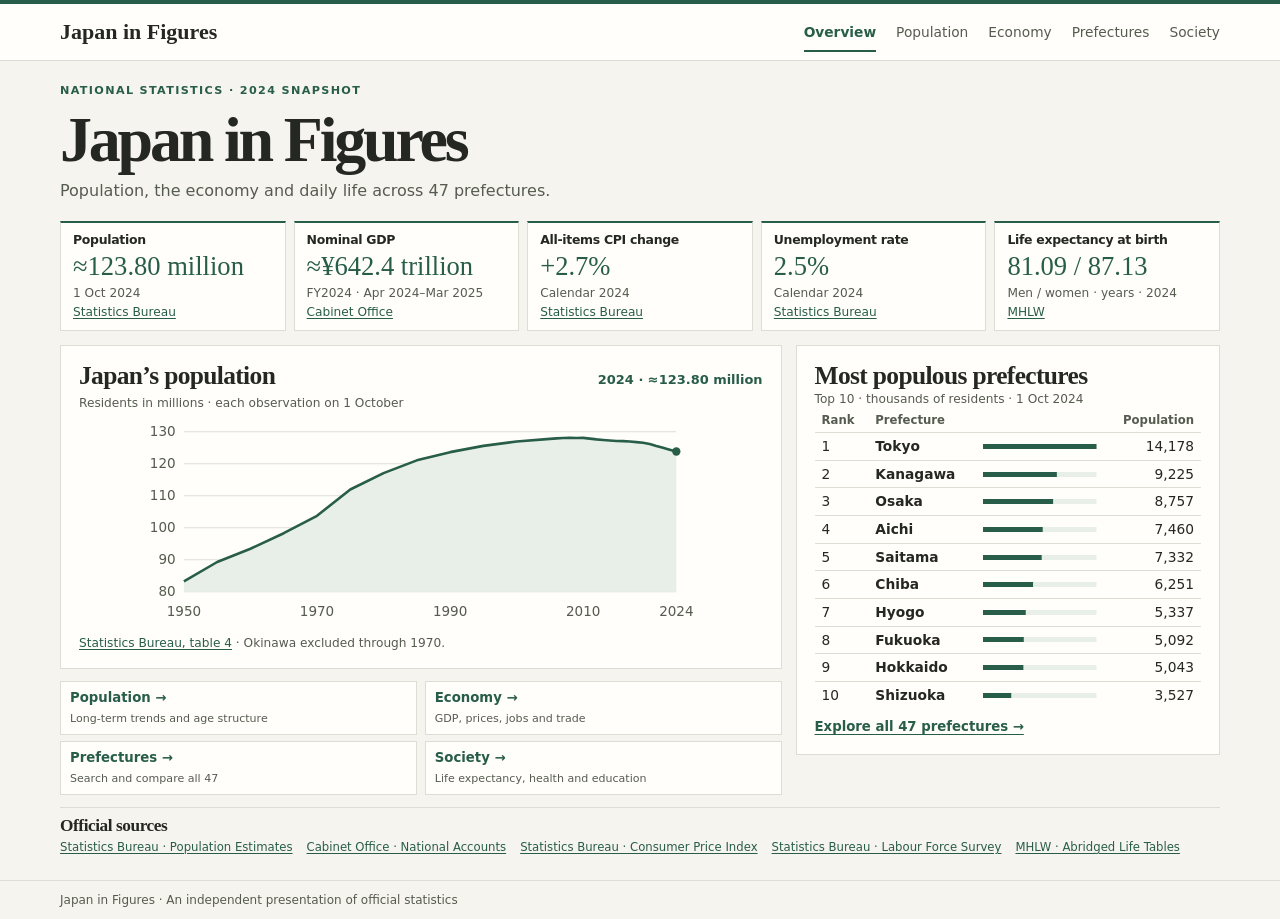
==== app/index.html @ 13c0e50d "Add files via upload" ====
<!doctype html>
<html lang="en">
<head>
  <meta charset="utf-8">
  <meta name="viewport" content="width=device-width, initial-scale=1">
  <title>Japan in Figures</title>
  <link rel="stylesheet" href="style.css">
  <script type="module" src="main.js"></script>
</head>
<body>
<header class="masthead">
  <div class="wrap">
    <a class="brand" href="index.html">Japan in Figures</a>
    <nav class="site-nav" aria-label="Main navigation">
        <a href="index.html" aria-current="page">Overview</a>
        <a href="population.html">Population</a>
        <a href="economy.html">Economy</a>
        <a href="prefectures.html">Prefectures</a>
        <a href="society.html">Society</a>
    </nav>
  </div>
</header>
<main class="wrap" data-page="index">
  <section class="intro">
    <p class="eyebrow">National statistics · 2024 snapshot</p>
    <h1>Japan in Figures</h1>
    <p>Population, the economy and daily life across 47 prefectures.</p>
  </section>
    <section id="indicators" class="metrics" aria-label="Headline indicators"></section>
    <div class="dashboard">
      <div class="stack">
        <figure class="panel overview-trend">
          <div class="panel-heading"><h2>Japan’s population</h2><span class="endpoint">2024 · ≈123.80 million</span></div>
          <p class="meta">Residents in millions · each observation on 1 October</p>
          <div id="population-trend"></div><figcaption id="population-caption"></figcaption>
        </figure>
        <nav class="categories" aria-label="Explore by topic">
          <a href="population.html"><strong>Population →</strong><small>Long-term trends and age structure</small></a>
          <a href="economy.html"><strong>Economy →</strong><small>GDP, prices, jobs and trade</small></a>
          <a href="prefectures.html"><strong>Prefectures →</strong><small>Search and compare all 47</small></a>
          <a href="society.html"><strong>Society →</strong><small>Life expectancy, health and education</small></a>
        </nav>
      </div>
      <section class="panel">
        <h2>Most populous prefectures</h2>
        <p class="meta">Top 10 · thousands of residents · 1 Oct 2024</p>
        <table class="cover-table">
          <thead><tr><th scope="col">Rank</th><th scope="col">Prefecture</th><th scope="col"><span class="sr-only">Relative population</span></th><th scope="col" class="numeric">Population</th></tr></thead>
          <tbody id="cover-ranking"></tbody>
        </table>
        <a class="full-link" href="prefectures.html">Explore all 47 prefectures →</a>
      </section>
    </div>
  <section class="sources" aria-labelledby="sources-title">
    <h2 id="sources-title">Official sources</h2>
    <ul id="source-list"></ul>
  </section>
</main>
<footer class="footer"><div class="wrap">Japan in Figures · An independent presentation of official statistics</div></footer>
</body>
</html>
---- app/style.css ----
:root {
  color-scheme: light;
  --paper: #f6f4ee;
  --panel: #fffefa;
  --ink: #252722;
  --muted: #565b50;
  --rule: #dcded4;
  --accent: #285d4a;
  --wash: #e8efe8;
  font: 16px/1.5 system-ui, sans-serif;
}
* { box-sizing: border-box; }
body { margin: 0; background: var(--paper); color: var(--ink); }
a { color: var(--accent); text-underline-offset: .19em; }
a:hover { text-decoration-thickness: 2px; }
:focus-visible { outline: 2px solid var(--accent); outline-offset: 3px; }
.wrap { width: min(1160px, calc(100% - 64px)); margin-inline: auto; }
.masthead { border-top: 4px solid var(--accent); border-bottom: 1px solid var(--rule); background: var(--panel); }
.masthead .wrap { display: flex; justify-content: space-between; align-items: center; gap: 20px; min-height: 56px; }
.brand { font: bold 22px Georgia, serif; color: var(--ink); text-decoration: none; white-space: nowrap; }
.site-nav { display: flex; flex-wrap: wrap; gap: 4px 20px; }
.site-nav a { padding-block: 10px; font-size: .86rem; color: var(--muted); text-decoration: none; }
.site-nav a[aria-current] { color: var(--accent); font-weight: 700; box-shadow: inset 0 -2px var(--accent); }
main { padding-block: 22px 24px; }
h1, h2, h3, p, figure { margin: 0; }
h1, h2, h3 { font-family: Georgia, serif; line-height: 1.12; }
h1 { font-size: clamp(2.55rem, 5vw, 4rem); letter-spacing: -.05em; }
h2 { font-size: 1.59rem; letter-spacing: -.025em; }
h3 { font-size: 1.09rem; }
.intro { margin-bottom: 18px; }
.intro p { color: var(--muted); margin-top: 4px; }
.eyebrow { color: var(--accent); font-size: .7rem; letter-spacing: .12em; font-weight: 750; text-transform: uppercase; }
.intro .eyebrow { color: var(--accent); margin: 0 0 4px; }
.panel, .metric { border: 1px solid var(--rule); background-color: var(--panel); min-width: 0; }
.panel { padding: 16px 18px; }
.metrics { display: grid; grid-template-columns: repeat(5, minmax(0, 1fr)); gap: 8px; margin-block: 0 14px; }
.metrics.four { grid-template-columns: repeat(4, minmax(0, 1fr)); }
.metrics.three { grid-template-columns: repeat(3, minmax(0, 1fr)); }
.metric { padding: 9px 12px; border-top: 2px solid var(--accent); }
.metric h2 { font: 700 .78rem/1.3 system-ui, sans-serif; }
.value { margin-block: 3px; color: var(--accent); font: 1.66rem/1.12 Georgia, serif; font-variant-numeric: lining-nums tabular-nums; }
.meta, figcaption, .note { color: var(--muted); font-size: .76rem; }
.metric .meta { display: block; }
.dashboard { display: grid; grid-template-columns: minmax(0, 1.7fr) minmax(0, 1fr); gap: 14px; align-items: start; }
.stack { display: grid; gap: 12px; min-width: 0; }
.panel-heading { display: flex; flex-wrap: wrap; align-items: baseline; justify-content: space-between; gap: 3px 12px; margin-bottom: 4px; }
.endpoint { color: var(--accent); font-size: .81rem; font-weight: 680; }
.line-chart, .ranking-chart { width: 100%; display: block; overflow: visible; }
.overview-trend .line-chart { height: 214px; }
svg text { fill: var(--muted); font: 13px system-ui, sans-serif; font-variant-numeric: tabular-nums; }
.gridline { stroke: var(--rule); }
.chart-area, .bar-track { fill: var(--wash); }
.chart-line { stroke: var(--accent); stroke-width: 2.5; stroke-linejoin: round; fill: none; }
.chart-line.secondary-line { stroke: var(--muted); stroke-dasharray: 5 4; }
.chart-point { fill: var(--accent); }
.secondary-point { fill: var(--muted); }
.categories { display: grid; grid-template-columns: repeat(2, minmax(0, 1fr)); gap: 6px 8px; }
.categories a { border: 1px solid var(--rule); padding: 6px 9px; background: var(--panel); text-decoration: none; font-size: .83rem; }
.categories a:hover { background: var(--wash); }
.categories strong { display: block; }
.categories small { color: var(--muted); }
table { width: 100%; border-collapse: collapse; font-size: .86rem; }
th, td { padding: 6px 7px; border-bottom: 1px solid var(--rule); text-align: left; }
thead th { color: var(--muted); font-size: .73rem; }
.numeric { text-align: right; font-variant-numeric: tabular-nums; }
.cover-table th, .cover-table td { padding-block: 3px; }
.cover-table tbody tr:last-child > * { border-bottom: 0; }
.cover-bar { display: block; width: 100%; height: 5px; }
.full-link { display: inline-block; margin-top: 8px; font-weight: 680; font-size: .83rem; }
.sources { margin-top: 12px; padding-top: 8px; border-top: 1px solid var(--rule); }
.sources h2 { font-size: 1.08rem; }
.sources ul { display: flex; flex-wrap: wrap; gap: 2px 14px; list-style: none; margin: 4px 0 0; padding: 0; font-size: .73rem; }
.footer { color: var(--muted); font-size: .75rem; border-top: 1px solid var(--rule); padding-block: 10px; }
.detail-grid { display: grid; grid-template-columns: repeat(2, minmax(0, 1fr)); gap: 14px; align-items: start; }
.pref-grid { grid-template-columns: minmax(0, 1.65fr) minmax(0, 1fr); }
.panel figcaption, .panel .note { margin-top: 7px; }
.tools { display: flex; flex-wrap: wrap; align-items: end; gap: 8px 12px; margin-block: 10px; }
.tools label { display: grid; gap: 4px; font-size: .78rem; font-weight: 650; min-width: 0; }
.tools label:has(input) { flex: 1 1 175px; }
button, select, input { font: inherit; color: var(--ink); border: 1px solid #929b8e; background: var(--panel); padding: 7px 9px; border-radius: 3px; max-width: 100%; }
button { color: white; background: var(--accent); border-color: var(--accent); font-size: .85rem; cursor: pointer; }
button:disabled { opacity: .55; cursor: default; }
summary { cursor: pointer; font-weight: 650; color: var(--accent); }
details table { margin-top: 10px; }
.breakdown { display: grid; gap: 7px; margin-top: 10px; }
.breakdown div { display: flex; justify-content: space-between; gap: 10px; border-bottom: 1px solid var(--rule); padding-bottom: 5px; }
.legend { display: flex; flex-wrap: wrap; gap: 6px 14px; font-size: .78rem; margin-top: 5px; }
.legend span::before { display: inline-block; content: ''; width: 16px; border-top: 2px solid var(--accent); margin: 0 5px 3px 0; }
.legend span + span::before { border-top: 2px dashed var(--muted); }
.sr-only { position: absolute; width: 1px; height: 1px; padding: 0; margin: -1px; overflow: hidden; clip-path: inset(50%); white-space: nowrap; border: 0; }
@media (max-width: 800px) {
  .wrap { width: calc(100% - 36px); }
  .dashboard, .detail-grid, .pref-grid { grid-template-columns: minmax(0, 1fr); }
  .metrics, .metrics.four { grid-template-columns: repeat(3, minmax(0, 1fr)); }
  .overview-trend .line-chart { height: auto; }
}
@media (max-width: 560px) {
  .wrap { width: calc(100% - 28px); }
  .masthead .wrap { display: block; padding-top: 9px; }
  .site-nav { gap: 0 12px; }
  .site-nav a { font-size: .75rem; padding-block: 7px; }
  main { padding-top: 16px; }
  .metrics, .metrics.four, .metrics.three { grid-template-columns: repeat(2, minmax(0, 1fr)); }
  .metric { padding-inline: 9px; }
  .panel { padding-inline: 11px; }
  .value { font-size: 1.45rem; }
  td, th { padding-inline: 4px; }
  .ranking-chart { max-width: 390px; }
}
.age-chart { display: block; width: 100%; margin-top: 12px; }
.breakdown dd { margin: 0; }
.cover-table td:nth-child(3) { width: 33%; }
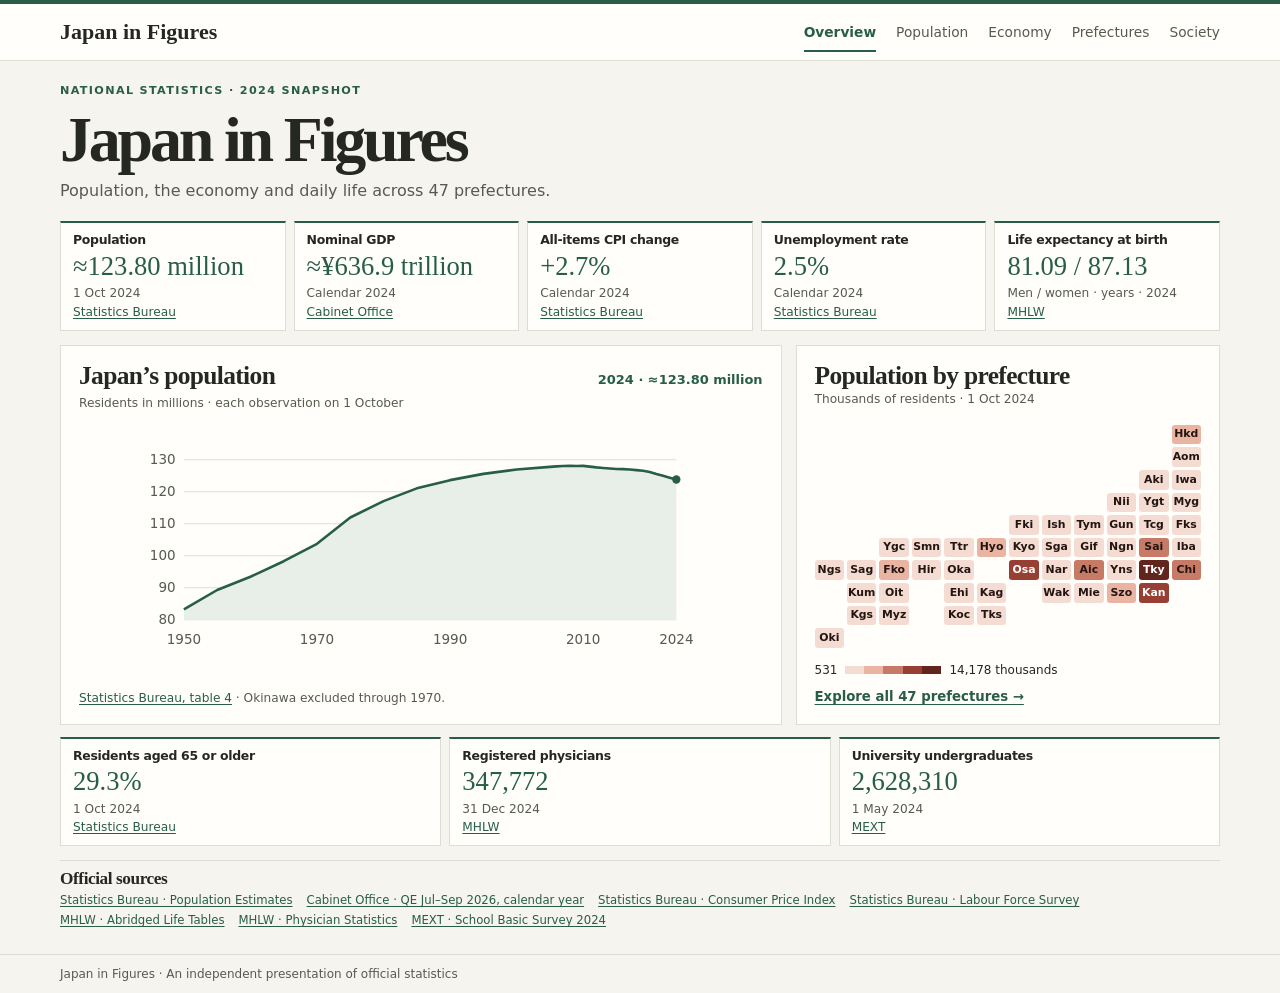
==== commit 57dd6759: "v2: multi-indicator prefectures, tile map, economy charts" ====
--- a/app/index.html
+++ b/app/index.html
@@ -5,6 +5,7 @@
   <meta name="viewport" content="width=device-width, initial-scale=1">
   <title>Japan in Figures</title>
   <link rel="stylesheet" href="style.css">
+  <link rel="stylesheet" href="prefecture-map.css">
   <script type="module" src="main.js"></script>
 </head>
 <body>
@@ -27,30 +28,20 @@
     <p>Population, the economy and daily life across 47 prefectures.</p>
   </section>
     <section id="indicators" class="metrics" aria-label="Headline indicators"></section>
-    <div class="dashboard">
-      <div class="stack">
-        <figure class="panel overview-trend">
-          <div class="panel-heading"><h2>Japan’s population</h2><span class="endpoint">2024 · ≈123.80 million</span></div>
-          <p class="meta">Residents in millions · each observation on 1 October</p>
-          <div id="population-trend"></div><figcaption id="population-caption"></figcaption>
-        </figure>
-        <nav class="categories" aria-label="Explore by topic">
-          <a href="population.html"><strong>Population →</strong><small>Long-term trends and age structure</small></a>
-          <a href="economy.html"><strong>Economy →</strong><small>GDP, prices, jobs and trade</small></a>
-          <a href="prefectures.html"><strong>Prefectures →</strong><small>Search and compare all 47</small></a>
-          <a href="society.html"><strong>Society →</strong><small>Life expectancy, health and education</small></a>
-        </nav>
-      </div>
-      <section class="panel">
-        <h2>Most populous prefectures</h2>
-        <p class="meta">Top 10 · thousands of residents · 1 Oct 2024</p>
-        <table class="cover-table">
-          <thead><tr><th scope="col">Rank</th><th scope="col">Prefecture</th><th scope="col"><span class="sr-only">Relative population</span></th><th scope="col" class="numeric">Population</th></tr></thead>
-          <tbody id="cover-ranking"></tbody>
-        </table>
+    <div class="dashboard overview-dashboard">
+      <figure class="panel overview-trend">
+        <div class="panel-heading"><h2>Japan’s population</h2><span class="endpoint">2024 · ≈123.80 million</span></div>
+        <p class="meta">Residents in millions · each observation on 1 October</p>
+        <div id="population-trend"></div><figcaption id="population-caption"></figcaption>
+      </figure>
+      <section class="panel" aria-labelledby="cover-map-title">
+        <h2 id="cover-map-title">Population by prefecture</h2>
+        <p class="meta">Thousands of residents · 1 Oct 2024</p>
+        <div id="cover-map"></div>
         <a class="full-link" href="prefectures.html">Explore all 47 prefectures →</a>
       </section>
     </div>
+    <section id="overview-indicators" class="metrics three overview-indicators" aria-label="Age, health and education indicators"></section>
   <section class="sources" aria-labelledby="sources-title">
     <h2 id="sources-title">Official sources</h2>
     <ul id="source-list"></ul>
--- a/app/style.css
+++ b/app/style.css
@@ -45,7 +45,7 @@
 .stack { display: grid; gap: 12px; min-width: 0; }
 .panel-heading { display: flex; flex-wrap: wrap; align-items: baseline; justify-content: space-between; gap: 3px 12px; margin-bottom: 4px; }
 .endpoint { color: var(--accent); font-size: .81rem; font-weight: 680; }
-.line-chart, .ranking-chart { width: 100%; display: block; overflow: visible; }
+.line-chart { width: 100%; display: block; overflow: visible; }
 .overview-trend .line-chart { height: 214px; }
 svg text { fill: var(--muted); font: 13px system-ui, sans-serif; font-variant-numeric: tabular-nums; }
 .gridline { stroke: var(--rule); }
@@ -54,25 +54,16 @@
 .chart-line.secondary-line { stroke: var(--muted); stroke-dasharray: 5 4; }
 .chart-point { fill: var(--accent); }
 .secondary-point { fill: var(--muted); }
-.categories { display: grid; grid-template-columns: repeat(2, minmax(0, 1fr)); gap: 6px 8px; }
-.categories a { border: 1px solid var(--rule); padding: 6px 9px; background: var(--panel); text-decoration: none; font-size: .83rem; }
-.categories a:hover { background: var(--wash); }
-.categories strong { display: block; }
-.categories small { color: var(--muted); }
 table { width: 100%; border-collapse: collapse; font-size: .86rem; }
 th, td { padding: 6px 7px; border-bottom: 1px solid var(--rule); text-align: left; }
 thead th { color: var(--muted); font-size: .73rem; }
 .numeric { text-align: right; font-variant-numeric: tabular-nums; }
-.cover-table th, .cover-table td { padding-block: 3px; }
-.cover-table tbody tr:last-child > * { border-bottom: 0; }
-.cover-bar { display: block; width: 100%; height: 5px; }
 .full-link { display: inline-block; margin-top: 8px; font-weight: 680; font-size: .83rem; }
 .sources { margin-top: 12px; padding-top: 8px; border-top: 1px solid var(--rule); }
 .sources h2 { font-size: 1.08rem; }
 .sources ul { display: flex; flex-wrap: wrap; gap: 2px 14px; list-style: none; margin: 4px 0 0; padding: 0; font-size: .73rem; }
 .footer { color: var(--muted); font-size: .75rem; border-top: 1px solid var(--rule); padding-block: 10px; }
 .detail-grid { display: grid; grid-template-columns: repeat(2, minmax(0, 1fr)); gap: 14px; align-items: start; }
-.pref-grid { grid-template-columns: minmax(0, 1.65fr) minmax(0, 1fr); }
 .panel figcaption, .panel .note { margin-top: 7px; }
 .tools { display: flex; flex-wrap: wrap; align-items: end; gap: 8px 12px; margin-block: 10px; }
 .tools label { display: grid; gap: 4px; font-size: .78rem; font-weight: 650; min-width: 0; }
@@ -90,7 +81,7 @@
 .sr-only { position: absolute; width: 1px; height: 1px; padding: 0; margin: -1px; overflow: hidden; clip-path: inset(50%); white-space: nowrap; border: 0; }
 @media (max-width: 800px) {
   .wrap { width: calc(100% - 36px); }
-  .dashboard, .detail-grid, .pref-grid { grid-template-columns: minmax(0, 1fr); }
+  .dashboard, .detail-grid { grid-template-columns: minmax(0, 1fr); }
   .metrics, .metrics.four { grid-template-columns: repeat(3, minmax(0, 1fr)); }
   .overview-trend .line-chart { height: auto; }
 }
@@ -105,8 +96,40 @@
   .panel { padding-inline: 11px; }
   .value { font-size: 1.45rem; }
   td, th { padding-inline: 4px; }
-  .ranking-chart { max-width: 390px; }
 }
 .age-chart { display: block; width: 100%; margin-top: 12px; }
 .breakdown dd { margin: 0; }
-.cover-table td:nth-child(3) { width: 33%; }
+
+.overview-dashboard { align-items: stretch; }
+.overview-indicators { margin-top: 12px; }
+.overview-trend {
+  display: flex;
+  flex-direction: column;
+}
+.overview-trend #population-trend { margin-block: auto; }
+
+.economy-charts { align-items: stretch; }
+.economy-charts figure { display: flex; flex-direction: column; }
+.economy-charts figure > div { margin-top: auto; padding-block: 8px; }
+.economy-charts .line-chart { height: clamp(145px, 22vh, 205px); }
+.trade-panel {
+  display: grid;
+  grid-template-columns: minmax(0, 1fr) minmax(0, 2fr);
+  align-items: center;
+  gap: 14px;
+  margin-top: 14px;
+}
+.trade-values { display: grid; grid-template-columns: repeat(2, minmax(0, 1fr)); gap: 12px; margin: 0; }
+.trade-values div { border-left: 1px solid var(--rule); padding-left: 16px; }
+.trade-values dt { color: var(--muted); font-size: .82rem; font-weight: 700; }
+.trade-values dd { margin-inline: 0; }
+.society-comparison table { margin-top: 12px; }
+.society-comparison th, .society-comparison td { padding-block: clamp(12px, 2vh, 20px); }
+.society-comparison tr > :last-child { padding-left: clamp(8px, 3vw, 44px); }
+
+@media (max-width: 560px) {
+  .economy-charts .line-chart { height: auto; }
+  .trade-panel { grid-template-columns: minmax(0, 1fr); }
+  .trade-values div { padding-left: 8px; }
+  .society-comparison table { font-size: .75rem; }
+}
--- a/app/prefecture-map.css
+++ b/app/prefecture-map.css
@@ -0,0 +1,60 @@
+.prefecture-map {
+  display: grid;
+  grid-template-columns: repeat(12, minmax(0, 1fr));
+  gap: 3px;
+  isolation: isolate;
+  margin: 1rem 0 0.8rem;
+}
+.map-tile {
+  position: relative;
+  display: grid;
+  place-items: center;
+  min-height: 24px;
+  aspect-ratio: 1.5;
+  font-size: clamp(8px, 0.85vw, 12px);
+  font-weight: 700;
+  border-radius: 3px;
+  color: #231512;
+}
+.band-0 { background: #f4dcd3; }
+.band-1 { background: #e9b5a2; }
+.band-2 { background: #c77b67; }
+.band-3 { background: #963f32; color: white; }
+.band-4 { background: #62251d; color: white; }
+.band-missing { background: #e8e8e8; }
+.map-tooltip {
+  position: absolute;
+  bottom: calc(100% + 4px);
+  left: 50%;
+  transform: translateX(-50%);
+  z-index: 2;
+  display: none;
+  white-space: nowrap;
+  border-radius: 3px;
+  padding: 0.35rem 0.55rem;
+  background: #231512;
+  color: white;
+  font-size: 0.75rem;
+}
+.map-tile:hover, .map-tile:focus { z-index: 1; outline: 2px solid #231512; outline-offset: 1px; }
+.map-tile:hover .map-tooltip, .map-tile:focus .map-tooltip { display: block; }
+.map-scale { display: flex; align-items: center; gap: 0.5rem; font-size: 0.75rem; }
+.map-ramp {
+  display: inline-block;
+  width: 6rem;
+  height: 0.5rem;
+  background: linear-gradient(90deg, #f4dcd3 20%, #e9b5a2 20% 40%, #c77b67 40% 60%, #963f32 60% 80%, #62251d 80%);
+}
+.pref-layout { grid-template-columns: minmax(0, 1.12fr) minmax(0, 1fr); align-items: start; }
+.pref-table { max-height: 29rem; overflow: auto; }
+.pref-table thead { position: sticky; top: 0; background: var(--paper, #fff); z-index: 1; }
+.pref-ranking { display: flex; flex-wrap: wrap; gap: 0.25rem 1rem; list-style: none; padding: 0; }
+.pref-ranking li { font-size: 0.84rem; }
+.pref-ranking b { margin-right: 0.25rem; }
+.map-compact .map-tile { min-height: 17px; }
+@media (max-width: 860px) {
+  .pref-layout { grid-template-columns: 1fr; }
+}
+.edge-left .map-tooltip { left: 0; transform: none; }
+.edge-right .map-tooltip { right: 0; left: auto; transform: none; }
+.pref-layout figure > label { display: inline-flex; gap: 0.5rem; align-items: center; margin-top: 0.5rem; font-size: 0.84rem; }
